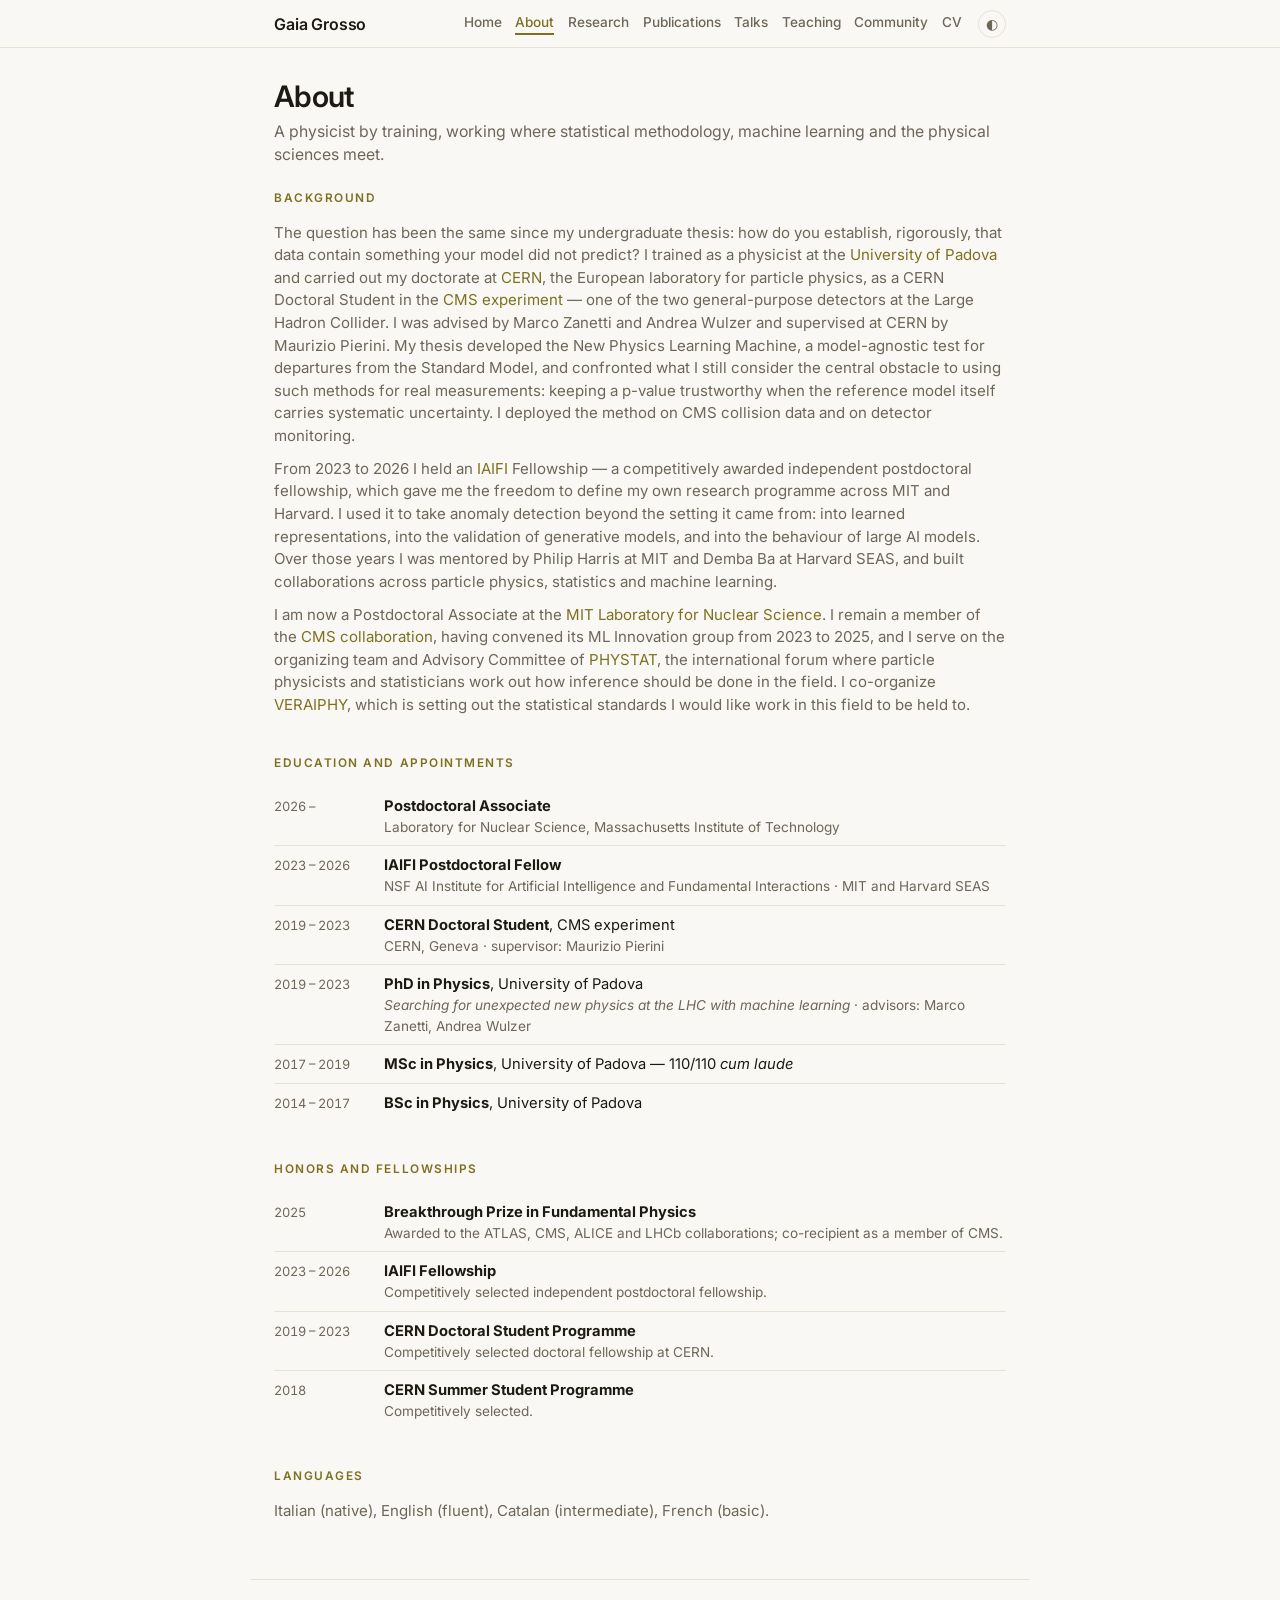
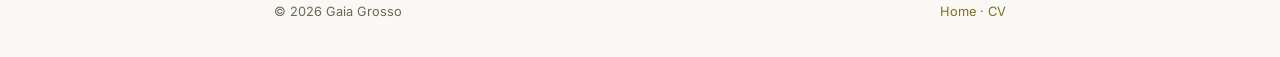
==== about.html @ 357601bb "color palette updated" ====
<!DOCTYPE html>
<html lang="en">
<head>
<meta charset="utf-8">
<meta name="viewport" content="width=device-width, initial-scale=1">
<title>About — Gaia Grosso</title>
<meta name="description" content="Background, training and honors of Gaia Grosso — physicist working on statistical anomaly detection between particle physics, statistics and machine learning.">
<link rel="preconnect" href="https://fonts.googleapis.com">
<link rel="preconnect" href="https://fonts.gstatic.com" crossorigin>
<link href="https://fonts.googleapis.com/css2?family=Inter:wght@400;500;600&family=Newsreader:ital,opsz,wght@0,6..72,400;1,6..72,400&display=swap" rel="stylesheet">
<link rel="stylesheet" href="style.css">
</head>
<body data-page="about">

<header class="nav">
  <div class="nav-inner">
    <a class="nav-name" href="index.html">Gaia Grosso</a>
    <nav class="nav-links">
      <a href="index.html">Home</a>
      <a href="about.html" class="here">About</a>
      <a href="research.html">Research</a>
      <a href="publications.html">Publications</a>
      <a href="talks.html">Talks</a>
      <a href="teaching.html">Teaching</a>
      <a href="community.html">Community</a>
      <a href="cv.pdf">CV</a>
    </nav>
    <button id="theme-toggle" aria-label="Toggle dark mode" title="Toggle dark mode">◐</button>
  </div>
</header>

<main>

  <section id="background">
    <h1 class="page-title">About</h1>
    <p class="lede" style="margin-bottom:1.4rem">
      A physicist by training, working where statistical methodology, machine learning and the
      physical sciences meet.
    </p>

    <h2>Background</h2>
    <p class="bio">
      The question has been the same since my undergraduate thesis: how do you establish,
      rigorously, that data contain something your model did not predict? I trained as a
      physicist at the <a href="https://www.unipd.it/en/">University of Padova</a> and carried
      out my doctorate at <a href="https://home.cern/">CERN</a>, the European laboratory for
      particle physics, as a CERN Doctoral Student in the
      <a href="https://cms.cern/">CMS experiment</a> &mdash; one of the two general-purpose
      detectors at the Large Hadron Collider. I was advised by Marco Zanetti and Andrea Wulzer
      and supervised at CERN by Maurizio Pierini. My thesis developed the New Physics Learning
      Machine, a model-agnostic test for departures from the Standard Model, and confronted what
      I still consider the central obstacle to using such methods for real measurements: keeping
      a p-value trustworthy when the reference model itself carries systematic uncertainty. I
      deployed the method on CMS collision data and on detector monitoring.
    </p>
    <p class="bio">
      From 2023 to 2026 I held an <a href="https://iaifi.org/">IAIFI</a> Fellowship &mdash; a
      competitively awarded independent postdoctoral fellowship, which gave me the freedom to
      define my own research programme across MIT and Harvard. I used it to take anomaly
      detection beyond the setting it came from: into learned representations, into the
      validation of generative models, and into the behaviour of large AI models. Over those
      years I was mentored by Philip Harris at MIT and Demba Ba at Harvard SEAS, and built
      collaborations across particle physics, statistics and machine learning.
    </p>
    <p class="bio">
      I am now a Postdoctoral Associate at the
      <a href="https://lns.mit.edu/">MIT Laboratory for Nuclear Science</a>. I remain a member of
      the <a href="https://cms.cern/">CMS collaboration</a>, having convened its ML Innovation
      group from 2023 to 2025, and I serve on the organizing team and Advisory Committee of
      <a href="https://phystat.github.io/Website/">PHYSTAT</a>, the international forum where
      particle physicists and statisticians work out how inference should be done in the field.
      I co-organize <a href="research.html#veraiphy">VERAIPHY</a>, which is setting out the
      statistical standards I would like work in this field to be held to.
    </p>
  </section>

  <!-- ============================= EDUCATION ============================= -->
  <section id="education">
    <h2>Education and appointments</h2>
    <div class="rows">
      <div class="row">
        <div class="row-date">2026 &ndash;</div>
        <div class="row-body">
          <strong>Postdoctoral Associate</strong>
          <div class="sub">Laboratory for Nuclear Science, Massachusetts Institute of Technology</div>
        </div>
      </div>
      <div class="row">
        <div class="row-date">2023 &ndash; 2026</div>
        <div class="row-body">
          <strong>IAIFI Postdoctoral Fellow</strong>
          <div class="sub">NSF AI Institute for Artificial Intelligence and Fundamental Interactions &middot; MIT and Harvard SEAS</div>
        </div>
      </div>
      <div class="row">
        <div class="row-date">2019 &ndash; 2023</div>
        <div class="row-body">
          <strong>CERN Doctoral Student</strong>, CMS experiment
          <div class="sub">CERN, Geneva &middot; supervisor: Maurizio Pierini</div>
        </div>
      </div>
      <div class="row">
        <div class="row-date">2019 &ndash; 2023</div>
        <div class="row-body">
          <strong>PhD in Physics</strong>, University of Padova
          <div class="sub"><em>Searching for unexpected new physics at the LHC with machine learning</em> &middot; advisors: Marco Zanetti, Andrea Wulzer</div>
        </div>
      </div>
      <div class="row">
        <div class="row-date">2017 &ndash; 2019</div>
        <div class="row-body">
          <strong>MSc in Physics</strong>, University of Padova &mdash; 110/110 <em>cum laude</em>
        </div>
      </div>
      <div class="row">
        <div class="row-date">2014 &ndash; 2017</div>
        <div class="row-body">
          <strong>BSc in Physics</strong>, University of Padova
        </div>
      </div>
    </div>
  </section>

  <!-- ============================= HONORS ============================= -->
  <section id="honors">
    <h2>Honors and fellowships</h2>
    <div class="rows">
      <div class="row">
        <div class="row-date">2025</div>
        <div class="row-body">
          <strong>Breakthrough Prize in Fundamental Physics</strong>
          <div class="sub">Awarded to the ATLAS, CMS, ALICE and LHCb collaborations; co-recipient as a member of CMS.</div>
        </div>
      </div>
      <div class="row">
        <div class="row-date">2023 &ndash; 2026</div>
        <div class="row-body">
          <strong>IAIFI Fellowship</strong>
          <div class="sub">Competitively selected independent postdoctoral fellowship.</div>
        </div>
      </div>
      <div class="row">
        <div class="row-date">2019 &ndash; 2023</div>
        <div class="row-body">
          <strong>CERN Doctoral Student Programme</strong>
          <div class="sub">Competitively selected doctoral fellowship at CERN.</div>
        </div>
      </div>
      <div class="row">
        <div class="row-date">2018</div>
        <div class="row-body">
          <strong>CERN Summer Student Programme</strong>
          <div class="sub">Competitively selected.</div>
        </div>
      </div>
    </div>
  </section>

  <section id="languages">
    <h2>Languages</h2>
    <p class="bio">Italian (native), English (fluent), Catalan (intermediate), French (basic).</p>
  </section>

</main>

<footer>
  <span>&copy; <span class="year">2026</span> Gaia Grosso</span>
  <span><a href="index.html">Home</a> &middot; <a href="cv.pdf">CV</a></span>
</footer>

<script src="theme.js"></script>
</body>
</html>
---- style.css ----
/* ============================================================
   Gaia Grosso — shared stylesheet

   PALETTE. Every accent is sampled from the hues in photo.jpg
   (amber sweater, russet leaves, moss grass) and tuned so that
   text passes WCAG AA contrast in both light and dark themes.
   Each page sets its own accent via <body data-page="...">.
   ============================================================ */

:root {
  --bg: #faf8f4;          /* warm paper */
  --surface: #ffffff;
  --text: #1d1a14;
  --muted: #6d6659;
  --line: #e7e1d6;
  --accent: #5c772c;      /* default: moss green (home) */
  --accent-soft: #f0f7e4;
  --max: 780px;
}

/* ---- per-page accents (light): a progression, green through gold to rust ---- */
body[data-page="home"]         { --accent:#5c772c; --accent-soft:#f0f7e4; }  /* moss green  */
body[data-page="about"]        { --accent:#7d7121; --accent-soft:#f9f6e1; }  /* olive gold  */
body[data-page="research"]     { --accent:#906a1d; --accent-soft:#faf2e0; }  /* amber       */
body[data-page="publications"] { --accent:#a75f20; --accent-soft:#fbece0; }  /* orange      */
body[data-page="talks"]        { --accent:#b8532e; --accent-soft:#f9e7e1; }  /* russet      */
body[data-page="teaching"]     { --accent:#c74238; --accent-soft:#f9e3e2; }  /* rust red    */
body[data-page="community"]    { --accent:#9a6242; --accent-soft:#f6ebe5; }  /* deep brown  */

[data-theme="dark"] {
  --bg: #17150f;
  --surface: #1f1c16;
  --text: #ece7dd;
  --muted: #a09889;
  --line: #322d25;
  --accent: #759f2d;
  --accent-soft: #272f18;
}

/* ---- per-page accents (dark) ---- */
[data-theme="dark"] body[data-page="home"]         { --accent:#759f2d; --accent-soft:#272f18; }
[data-theme="dark"] body[data-page="about"]        { --accent:#ab9921; --accent-soft:#2f2c18; }
[data-theme="dark"] body[data-page="research"]     { --accent:#b48018; --accent-soft:#2f2818; }
[data-theme="dark"] body[data-page="publications"] { --accent:#c36818; --accent-soft:#2f2318; }
[data-theme="dark"] body[data-page="talks"]        { --accent:#d95626; --accent-soft:#2f1e18; }
[data-theme="dark"] body[data-page="teaching"]     { --accent:#da5349; --accent-soft:#2f1a18; }
[data-theme="dark"] body[data-page="community"]    { --accent:#bb6c3e; --accent-soft:#2f2118; }

* { box-sizing: border-box; }
html { scroll-behavior: smooth; scroll-padding-top: 4.5rem; }

body {
  margin: 0;
  background: var(--bg);
  color: var(--text);
  font-family: "Inter", -apple-system, BlinkMacSystemFont, "Segoe UI", sans-serif;
  font-size: 16px;
  line-height: 1.5;
  -webkit-font-smoothing: antialiased;
  transition: background .25s ease, color .25s ease;
}

a { color: var(--accent); text-decoration: none; }
a:hover { text-decoration: underline; text-underline-offset: 2px; }

/* ---------------- nav ---------------- */
header.nav {
  position: sticky; top: 0; z-index: 20;
  background: color-mix(in srgb, var(--bg) 90%, transparent);
  backdrop-filter: blur(10px);
  border-bottom: 1px solid var(--line);
}
.nav-inner {
  max-width: var(--max); margin: 0 auto; padding: .6rem 1.5rem;
  display: flex; align-items: center; gap: 1rem;
}
.nav-name { font-weight: 600; letter-spacing: -.01em; margin-right: auto; color: var(--text); }
.nav-name:hover { text-decoration: none; }
.nav-links { display: flex; gap: .85rem; flex-wrap: wrap; }
.nav-links a { color: var(--muted); font-size: .85rem; font-weight: 500; }
.nav-links a:hover { color: var(--text); text-decoration: none; }
.nav-links a.here { color: var(--accent); border-bottom: 2px solid var(--accent); }

#theme-toggle {
  background: none; border: 1px solid var(--line); color: var(--muted);
  border-radius: 999px; width: 28px; height: 28px; cursor: pointer;
  display: grid; place-items: center; font-size: .85rem; flex: none;
  transition: border-color .2s, color .2s;
}
#theme-toggle:hover { color: var(--accent); border-color: var(--accent); }

/* ---------------- layout ---------------- */
main { max-width: var(--max); margin: 0 auto; padding: 0 1.5rem 3.5rem; }
section { padding-top: 2.4rem; }
section:first-of-type { padding-top: 2rem; }

h1 {
  font-size: clamp(1.8rem, 4.5vw, 2.3rem);
  line-height: 1.12; letter-spacing: -.025em;
  font-weight: 600; margin: 0 0 .3rem;
}
.page-title { font-size: clamp(1.5rem, 3.6vw, 1.85rem); margin: 0 0 .4rem; }
h2 {
  font-size: .74rem; font-weight: 600;
  letter-spacing: .13em; text-transform: uppercase;
  color: var(--accent); margin: 0 0 .9rem;
}
h3 { font-size: .97rem; font-weight: 600; margin: 0 0 .15rem; }
h4 {
  font-size: .72rem; font-weight: 600; letter-spacing: .09em;
  text-transform: uppercase; color: var(--muted);
  margin: 1.5rem 0 .6rem;
}
p { margin: 0 0 .7rem; }
.lede { color: var(--muted); font-size: .99rem; }
.intro { color: var(--muted); margin-bottom: 1.2rem; }

/* ---------------- hero ---------------- */
.hero { padding-top: 2.4rem; display: flex; gap: 2rem; align-items: flex-start; }
.hero-text { flex: 1; min-width: 0; }
.role { color: var(--muted); margin: 0 0 .8rem; font-size: .95rem; }
.role em { font-family: "Newsreader", Georgia, serif; font-style: italic; }

/* opening line, set apart from the paragraph that follows */
.pull {
  font-family: "Newsreader", Georgia, serif;
  font-style: italic;
  font-size: 1.18rem; line-height: 1.35;
  color: var(--accent);
  margin: 0 0 .6rem;
}

/* photo column: portrait with external links beneath */
.hero-side { flex: none; width: 200px; display: flex; flex-direction: column; gap: .7rem; }
.avatar {
  width: 200px; height: 200px; border-radius: 50%;
  object-fit: cover; display: block;
  border: 1px solid var(--line); background: var(--surface);
}
.elsewhere { display: flex; flex-wrap: wrap; gap: .3rem .55rem; }
.elsewhere a { font-size: .8rem; color: var(--muted); }
.elsewhere a:hover { color: var(--accent); }

/* internal navigation buttons */
.links { display: flex; flex-wrap: wrap; gap: .4rem; margin-top: 1rem; }
.links a {
  font-size: .85rem; font-weight: 500;
  padding: .28rem .75rem; border-radius: 999px;
  border: 1px solid var(--line); color: var(--text);
  transition: background .18s, border-color .18s, color .18s;
}
.links a:hover {
  background: var(--accent-soft); border-color: var(--accent);
  color: var(--accent); text-decoration: none;
}
.links a.primary { border-color: var(--accent); color: var(--accent); }

.market {
  margin-top: 1.1rem; padding: .6rem .85rem;
  border: 1px solid var(--accent); border-radius: 8px;
  background: var(--accent-soft);
  font-size: .89rem; color: var(--text);
}
.market strong { font-weight: 600; }

/* ---------------- research topic row (home) ---------------- */
.topicrow {
  display: grid; grid-template-columns: repeat(5, 1fr); gap: .5rem;
  margin: 1.1rem 0 .8rem;
}
.topicrow a {
  display: flex; flex-direction: column; align-items: center; text-align: center;
  gap: .4rem; padding: .8rem .45rem;
  border: 1px solid var(--line); border-radius: 9px;
  background: var(--surface); color: inherit;
  transition: border-color .18s, background .18s, transform .18s;
}
.topicrow a:hover {
  border-color: var(--accent); background: var(--accent-soft);
  text-decoration: none; transform: translateY(-2px);
}
.topicrow svg { width: 30px; height: 30px; color: var(--accent); flex: none; }
.topicrow b { font-size: .76rem; font-weight: 600; line-height: 1.25; }

/* seven-column variant (publication categories) */
.topicrow-7 { grid-template-columns: repeat(7, 1fr); gap: .4rem; }
.topicrow-7 a { padding: .65rem .25rem; gap: .35rem; }
.topicrow-7 svg { width: 24px; height: 24px; }
.topicrow-7 b { font-size: .71rem; }

@media (max-width: 680px) {
  .topicrow { grid-template-columns: repeat(2, 1fr); }
  .topicrow-7 { grid-template-columns: repeat(4, 1fr); }
}

/* topic jump-links (research page) */
.topicnav {
  display: grid; gap: .45rem;
  grid-template-columns: repeat(auto-fit, minmax(185px, 1fr));
  margin: 1.2rem 0 1.6rem;
}
.topicnav a {
  display: block; padding: .5rem .7rem;
  border: 1px solid var(--line); border-radius: 8px;
  background: var(--surface); color: inherit;
  transition: border-color .18s, background .18s;
}
.topicnav a:hover { border-color: var(--accent); background: var(--accent-soft); text-decoration: none; }
.topicnav b { display: block; font-size: .86rem; font-weight: 600; }
.topicnav span { display: block; color: var(--muted); font-size: .77rem; line-height: 1.3; }

/* category jump-links (publications) */
.jumpbar { display: flex; flex-wrap: wrap; gap: .35rem; margin: 1rem 0 1.1rem; }
.jumpbar a {
  font-size: .81rem; font-weight: 500;
  padding: .24rem .65rem; border-radius: 999px;
  border: 1px solid var(--line); background: var(--surface); color: var(--text);
  transition: background .18s, border-color .18s, color .18s;
}
.jumpbar a:hover {
  background: var(--accent-soft); border-color: var(--accent);
  color: var(--accent); text-decoration: none;
}
h4[id] { scroll-margin-top: 4.5rem; }

/* ---------------- research threads ---------------- */
.threads { display: grid; gap: 1.1rem; }
.thread { border-left: 2px solid var(--line); padding-left: .9rem; scroll-margin-top: 4.5rem; }
.thread:target { border-left-color: var(--accent); }
.thread:target > h3 { color: var(--accent); }
.thread p { margin: 0; color: var(--muted); font-size: .92rem; }
.refs { margin-top: .35rem; font-size: .8rem; color: var(--muted); }
.refs a { margin-right: .55rem; white-space: nowrap; }

.initiative {
  scroll-margin-top: 4.5rem;
  margin-top: 1.5rem; padding: .95rem 1.1rem;
  border: 1px solid var(--line); border-left: 3px solid var(--accent);
  border-radius: 8px; background: var(--accent-soft);
}
.initiative h3 { margin-bottom: .3rem; }
.initiative p { margin: 0; color: var(--muted); font-size: .92rem; }
.initiative p + p { margin-top: .55rem; }
.initiative .refs { margin-top: .55rem; }
.initiative:target { box-shadow: 0 0 0 .3rem var(--accent-soft); }

.bio { color: var(--muted); font-size: .94rem; margin-bottom: .65rem; }
.bio:last-of-type { margin-bottom: 0; }

.thread-fig {
  margin: .7rem 0 0; padding: .45rem;
  border: 1px solid var(--line); border-radius: 8px; background: #fff;
}
.thread-fig img { display: block; width: 100%; height: auto; border-radius: 3px; }
.thread-fig figcaption {
  font-size: .76rem; color: var(--muted); line-height: 1.35;
  margin-top: .35rem; padding: 0 .1rem .05rem;
}

/* ---------------- entries ---------------- */
.entry { padding: .6rem 0; border-top: 1px solid var(--line); scroll-margin-top: 4.5rem; }
.entry:first-of-type { border-top: none; padding-top: 0; }
.entry:target {
  background: var(--accent-soft);
  box-shadow: 0 0 0 .5rem var(--accent-soft);
  border-radius: 3px;
}
.entry-title { font-weight: 500; font-size: .95rem; line-height: 1.35; }

/* Publications: a wider column and slightly smaller titles, so even the
   longest paper title (102 characters) sits on a single line. */
body[data-page="publications"] { --max: 880px; }
body[data-page="publications"] .entry-title { font-size: .89rem; line-height: 1.3; }
.entry-meta { color: var(--muted); font-size: .85rem; }
.venue { font-family: "Newsreader", Georgia, serif; font-style: italic; }
.entry-links { font-size: .8rem; margin-top: .15rem; display: flex; gap: .6rem; flex-wrap: wrap; }
.entry-meta .dot { color: var(--line); margin: 0 .1rem; }
.authors { color: var(--muted); font-size: .84rem; }
.authors .me { font-weight: 600; color: var(--text); }
.where { font-size: .82rem; color: var(--muted); }

.badge {
  display: inline-block; font-size: .7rem; font-weight: 600;
  letter-spacing: .03em; padding: .05rem .4rem; border-radius: 4px;
  background: var(--accent-soft); color: var(--accent);
  vertical-align: .08em; margin-left: .35rem;
}
.key { font-size: .8rem; color: var(--muted); margin-bottom: 1.2rem; }

/* compact rows */
.rows { display: grid; }
.row { display: flex; gap: .9rem; align-items: baseline; padding: .5rem 0; border-top: 1px solid var(--line); }
.row:first-child { border-top: none; }
.row-date { flex: none; width: 6rem; color: var(--muted); font-size: .8rem; font-variant-numeric: tabular-nums; }
.row-body { flex: 1; min-width: 0; font-size: .92rem; }
.row-body .sub { color: var(--muted); font-size: .85rem; }

/* mentoring */
.mentor-row { display: flex; gap: .9rem; align-items: baseline; padding: .5rem 0; border-top: 1px solid var(--line); }
.mentor-row:first-of-type { border-top: none; }
.mentor-when { flex: none; width: 7rem; color: var(--muted); font-size: .8rem; font-variant-numeric: tabular-nums; }
.mentor-who { flex: none; width: 10.5rem; font-size: .89rem; font-weight: 500; }
.mentor-who .aff { display: block; font-weight: 400; color: var(--muted); font-size: .79rem; }
.mentor-what { flex: 1; min-width: 0; font-size: .87rem; color: var(--muted); }

.stat-strip {
  display: flex; gap: 1.6rem; flex-wrap: wrap;
  padding: .75rem 1rem; margin-bottom: 1.2rem;
  border: 1px solid var(--line); border-radius: 8px; background: var(--surface);
}
.stat { min-width: 4.5rem; }
.stat b { display: block; font-size: 1.3rem; font-weight: 600; line-height: 1.15; color: var(--accent); }
.stat span { font-size: .78rem; color: var(--muted); }

/* ---------------- cards ---------------- */
.project {
  border: 1px solid var(--line); border-radius: 9px;
  padding: .85rem 1rem; margin-bottom: .6rem;
  background: var(--surface); transition: border-color .18s;
}
.project:hover { border-color: var(--accent); }
.project p { margin: 0; color: var(--muted); font-size: .91rem; }
.project .tags { margin-top: .45rem; display: flex; gap: .35rem; flex-wrap: wrap; }
.tag {
  font-size: .72rem; letter-spacing: .02em;
  padding: .1rem .45rem; border-radius: 4px;
  background: var(--accent-soft); color: var(--accent);
}

/* ---------------- news ---------------- */
.news-item { display: flex; gap: .9rem; align-items: baseline; padding: .4rem 0; border-top: 1px solid var(--line); }
.news-item:first-of-type { border-top: none; }
.news-date { flex: none; width: 5.4rem; color: var(--muted); font-size: .8rem; font-variant-numeric: tabular-nums; }
.news-body { flex: 1; min-width: 0; font-size: .91rem; }
.news-sub { display: block; font-size: .79rem; color: var(--muted); margin-top: .05rem; }

.news-badge {
  display: inline-block; font-size: .66rem; font-weight: 600;
  letter-spacing: .06em; text-transform: uppercase;
  padding: .05rem .38rem; border-radius: 4px; margin-right: .4rem;
  background: var(--accent); color: var(--bg); vertical-align: .1em;
}
.news-item.featured {
  border-top: none; margin: .15rem 0 .35rem; padding: .7rem .85rem;
  border: 1px solid var(--accent); border-left: 3px solid var(--accent);
  border-radius: 8px; background: var(--accent-soft);
}
.news-item.featured + .news-item { border-top: none; }

/* ---------------- contact ---------------- */
.contact-grid { display: grid; gap: .35rem; }
.contact-row { display: flex; gap: .9rem; font-size: .92rem; }
.contact-row span:first-child { color: var(--muted); min-width: 5rem; flex: none; }

footer {
  max-width: var(--max); margin: 0 auto;
  padding: 1.4rem 1.5rem 2.2rem;
  border-top: 1px solid var(--line);
  color: var(--muted); font-size: .8rem;
  display: flex; justify-content: space-between; gap: 1rem; flex-wrap: wrap;
}

ul.bullets { padding-left: 1.1rem; margin: 0 0 .7rem; }
ul.bullets li { margin-bottom: .25rem; }

@media (max-width: 680px) {
  .hero { flex-direction: column-reverse; align-items: flex-start; gap: 1rem; }
  .hero-side { width: 100%; align-items: flex-start; }
  .avatar { width: 140px; height: 140px; }
  .pull { font-size: 1.06rem; }
  .nav-inner { flex-wrap: wrap; }
  .nav-name { width: 100%; margin-right: 0; }
  .nav-links { gap: .7rem; }
  .mentor-row, .row { flex-direction: column; gap: .1rem; }
  .mentor-when, .mentor-who, .row-date { width: auto; }
}

@media print {
  header.nav, #theme-toggle { display: none; }
  body { font-size: 10.5pt; }
}
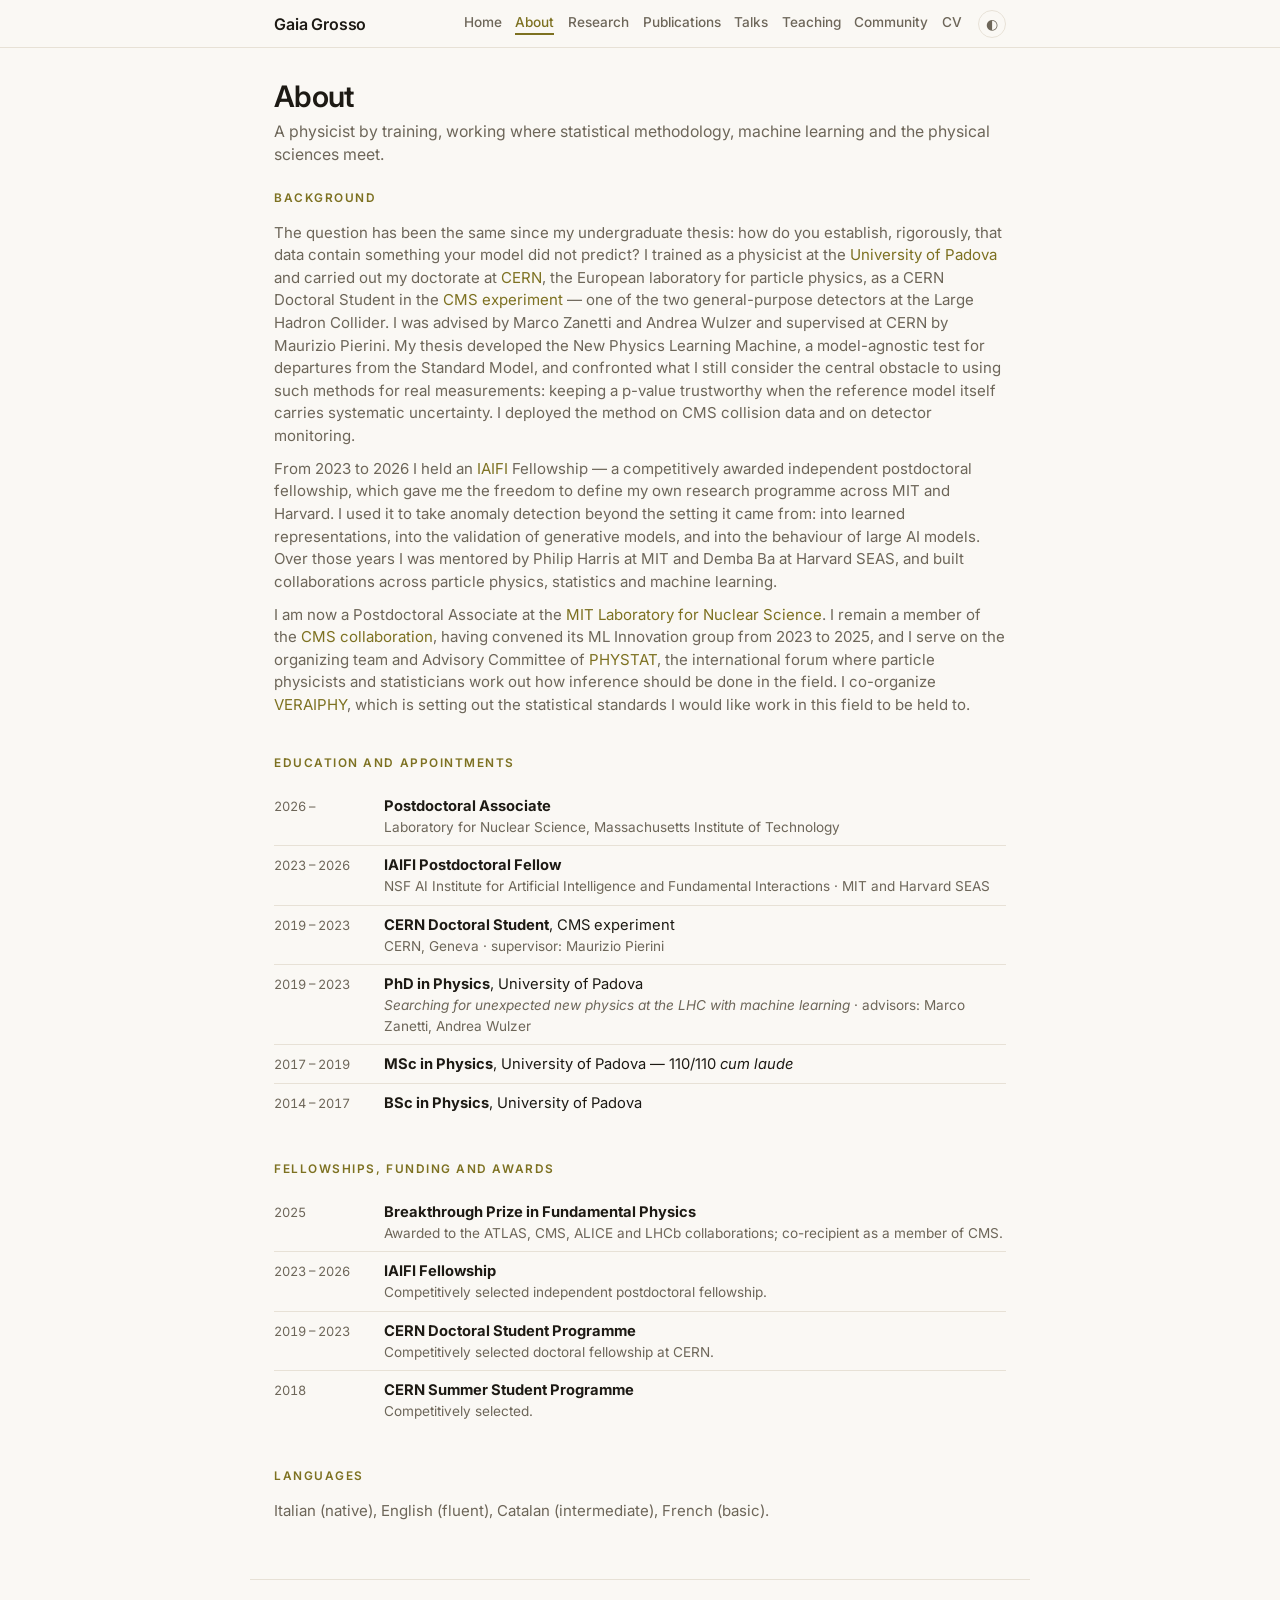
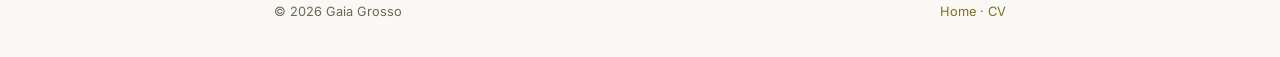
==== commit f350a6bb: "added new paper, changed publication list layout" ====
--- a/about.html
+++ b/about.html
@@ -123,7 +123,7 @@
 
   <!-- ============================= HONORS ============================= -->
   <section id="honors">
-    <h2>Honors and fellowships</h2>
+    <h2>Fellowships, funding and awards</h2>
     <div class="rows">
       <div class="row">
         <div class="row-date">2025</div>
--- a/style.css
+++ b/style.css
@@ -182,15 +182,34 @@
 .topicrow svg { width: 30px; height: 30px; color: var(--accent); flex: none; }
 .topicrow b { font-size: .76rem; font-weight: 600; line-height: 1.25; }
 
-/* seven-column variant (publication categories) */
-.topicrow-7 { grid-template-columns: repeat(7, 1fr); gap: .4rem; }
-.topicrow-7 a { padding: .65rem .25rem; gap: .35rem; }
-.topicrow-7 svg { width: 24px; height: 24px; }
-.topicrow-7 b { font-size: .71rem; }
+/* the row also works with <button> children (publication filters) */
+.topicrow button {
+  display: flex; flex-direction: column; align-items: center; text-align: center;
+  gap: .4rem; padding: .8rem .45rem;
+  border: 1px solid var(--line); border-radius: 9px;
+  background: var(--surface); color: inherit;
+  font: inherit; cursor: pointer;
+  transition: border-color .18s, background .18s, transform .18s;
+}
+.topicrow button:hover {
+  border-color: var(--accent); background: var(--accent-soft); transform: translateY(-2px);
+}
+.topicrow button.active {
+  border-color: var(--accent); background: var(--accent-soft); color: var(--accent);
+}
+.topicrow button.active svg { color: var(--accent); }
+
+/* eight-column variant (publication filters) */
+.topicrow-8 { grid-template-columns: repeat(8, 1fr); gap: .35rem; }
+.topicrow-8 button { padding: .6rem .2rem; gap: .32rem; }
+.topicrow-8 svg { width: 22px; height: 22px; }
+.topicrow-8 b { font-size: .68rem; }
+
+.pubgroup[hidden] { display: none; }
 
 @media (max-width: 680px) {
   .topicrow { grid-template-columns: repeat(2, 1fr); }
-  .topicrow-7 { grid-template-columns: repeat(4, 1fr); }
+  .topicrow-8 { grid-template-columns: repeat(4, 1fr); }
 }
 
 /* topic jump-links (research page) */
